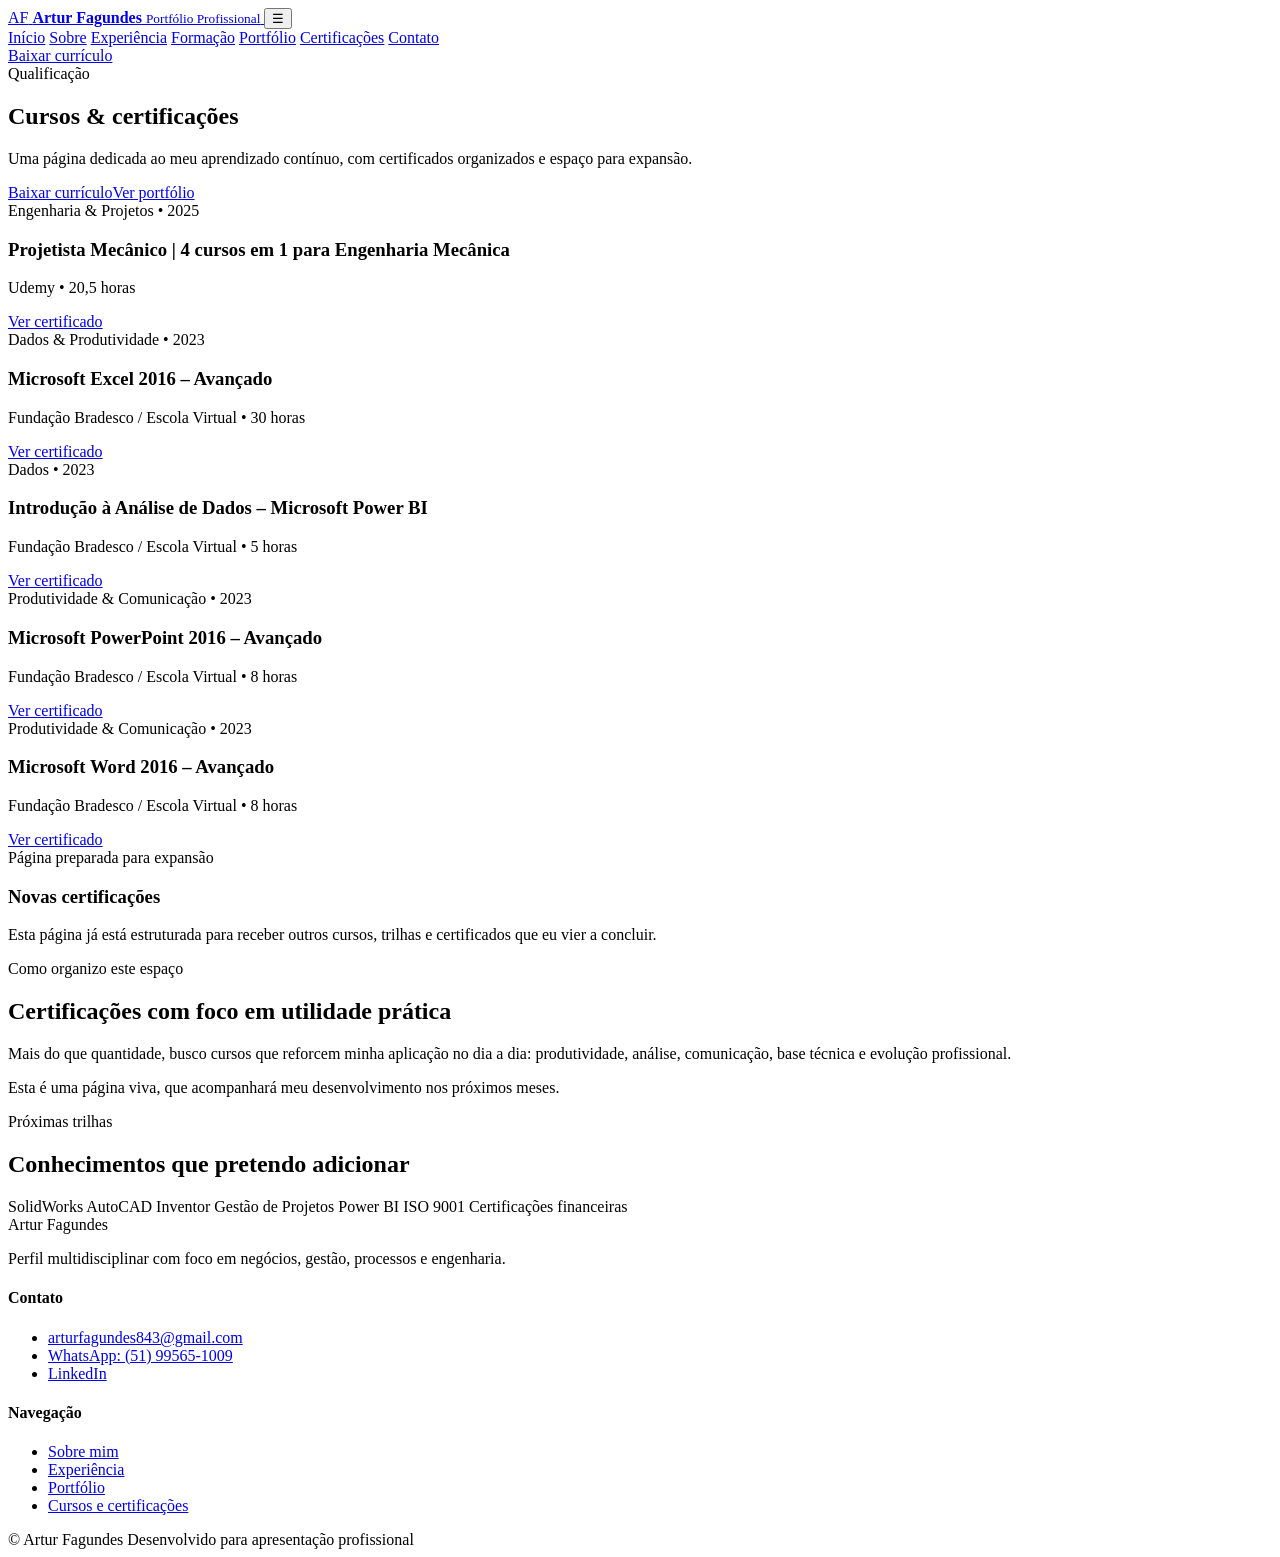
==== certificacoes.html @ 9dbfcca8 "Add files via upload" ====
<!DOCTYPE html>
<html lang="pt-BR">
<head>
  <meta charset="UTF-8">
  <meta name="viewport" content="width=device-width, initial-scale=1.0">
  <meta name="description" content="Cursos e certificações de Artur Fagundes.">
  <title>Certificações | Artur Fagundes</title>
  <link rel="preconnect" href="https://fonts.googleapis.com">
  <link rel="preconnect" href="https://fonts.gstatic.com" crossorigin>
  <link href="https://fonts.googleapis.com/css2?family=Inter:wght@400;500;600;700;800&display=swap" rel="stylesheet">
  <link rel="stylesheet" href="assets/css/style.css">
</head>
<body>
  
<header class="site-header">
  <div class="container header-inner">
    <a href="index.html" class="brand-mark">
      <span class="brand-initials">AF</span>
      <span class="brand-text">
        <strong>Artur Fagundes</strong>
        <small>Portfólio Profissional</small>
      </span>
    </a>
    <button class="menu-toggle" aria-label="Abrir menu" aria-expanded="false">☰</button>
    <nav class="main-nav">
      <a href="index.html" class="nav-link ">Início</a>
<a href="sobre.html" class="nav-link ">Sobre</a>
<a href="experiencia.html" class="nav-link ">Experiência</a>
<a href="formacao.html" class="nav-link ">Formação</a>
<a href="portfolio.html" class="nav-link ">Portfólio</a>
<a href="certificacoes.html" class="nav-link active">Certificações</a>
<a href="contato.html" class="nav-link ">Contato</a>
    </nav>
    <a href="assets/docs/curriculo-artur-fagundes.pdf" class="btn btn-primary header-cta" target="_blank" download>Baixar currículo</a>
  </div>
</header>

  <main>
    
<section class="page-hero ">
  <div class="container ">
    <div>
      <div class="eyebrow">Qualificação</div>
      <h1>Cursos & certificações</h1>
      <p class="hero-subtitle">Uma página dedicada ao meu aprendizado contínuo, com certificados organizados e espaço para expansão.</p>
      <div class="hero-actions"><a class="btn btn-primary" href="assets/docs/curriculo-artur-fagundes.pdf" target="_blank" download>Baixar currículo</a><a class="btn btn-secondary" href="portfolio.html">Ver portfólio</a></div>
    </div>
    
  </div>
</section>
    
<section>
  <div class="container cert-section">
    <div class="grid-3">
      <div class="card cert-card">
        <div class="meta">Engenharia & Projetos • 2025</div>
        <h3>Projetista Mecânico | 4 cursos em 1 para Engenharia Mecânica</h3>
        <p>Udemy • 20,5 horas</p>
        <div class="hero-actions"><a class="btn btn-secondary" href="assets/docs/certificados/projetista-mecanico.pdf" target="_blank">Ver certificado</a></div>
      </div>
      <div class="card cert-card">
        <div class="meta">Dados & Produtividade • 2023</div>
        <h3>Microsoft Excel 2016 – Avançado</h3>
        <p>Fundação Bradesco / Escola Virtual • 30 horas</p>
        <div class="hero-actions"><a class="btn btn-secondary" href="assets/docs/certificados/excel-avancado.pdf" target="_blank">Ver certificado</a></div>
      </div>
      <div class="card cert-card">
        <div class="meta">Dados • 2023</div>
        <h3>Introdução à Análise de Dados – Microsoft Power BI</h3>
        <p>Fundação Bradesco / Escola Virtual • 5 horas</p>
        <div class="hero-actions"><a class="btn btn-secondary" href="assets/docs/certificados/power-bi.pdf" target="_blank">Ver certificado</a></div>
      </div>
      <div class="card cert-card">
        <div class="meta">Produtividade & Comunicação • 2023</div>
        <h3>Microsoft PowerPoint 2016 – Avançado</h3>
        <p>Fundação Bradesco / Escola Virtual • 8 horas</p>
        <div class="hero-actions"><a class="btn btn-secondary" href="assets/docs/certificados/powerpoint-avancado.pdf" target="_blank">Ver certificado</a></div>
      </div>
      <div class="card cert-card">
        <div class="meta">Produtividade & Comunicação • 2023</div>
        <h3>Microsoft Word 2016 – Avançado</h3>
        <p>Fundação Bradesco / Escola Virtual • 8 horas</p>
        <div class="hero-actions"><a class="btn btn-secondary" href="assets/docs/certificados/word-avancado.pdf" target="_blank">Ver certificado</a></div>
      </div>
      <div class="card cert-card">
        <div class="meta">Página preparada para expansão</div>
        <h3>Novas certificações</h3>
        <p>Esta página já está estruturada para receber outros cursos, trilhas e certificados que eu vier a concluir.</p>
      </div>
    </div>
  </div>
</section>

<section>
  <div class="container split-layout">
    <div class="card">
      <div class="section-kicker">Como organizo este espaço</div>
      <h2>Certificações com foco em utilidade prática</h2>
      <p class="lead">Mais do que quantidade, busco cursos que reforcem minha aplicação no dia a dia: produtividade, análise, comunicação, base técnica e evolução profissional.</p>
      <p>Esta é uma página viva, que acompanhará meu desenvolvimento nos próximos meses.</p>
    </div>
    <div class="card">
      <div class="section-kicker">Próximas trilhas</div>
      <h2>Conhecimentos que pretendo adicionar</h2>
      <div class="badge-list">
        <span class="badge">SolidWorks</span>
        <span class="badge">AutoCAD</span>
        <span class="badge">Inventor</span>
        <span class="badge">Gestão de Projetos</span>
        <span class="badge">Power BI</span>
        <span class="badge">ISO 9001</span>
        <span class="badge">Certificações financeiras</span>
      </div>
    </div>
  </div>
</section>

  </main>
  
<footer class="site-footer">
  <div class="container footer-grid">
    <div>
      <div class="footer-brand">Artur Fagundes</div>
      <p>Perfil multidisciplinar com foco em negócios, gestão, processos e engenharia.</p>
    </div>
    <div>
      <h4>Contato</h4>
      <ul class="footer-list">
        <li><a href="mailto:arturfagundes843@gmail.com">arturfagundes843@gmail.com</a></li>
        <li><a href="https://wa.me/5551995651009" target="_blank">WhatsApp: (51) 99565-1009</a></li>
        <li><a href="https://www.linkedin.com/in/artur-fagundes-acelera-saude/" target="_blank">LinkedIn</a></li>
      </ul>
    </div>
    <div>
      <h4>Navegação</h4>
      <ul class="footer-list">
        <li><a href="sobre.html">Sobre mim</a></li>
        <li><a href="experiencia.html">Experiência</a></li>
        <li><a href="portfolio.html">Portfólio</a></li>
        <li><a href="certificacoes.html">Cursos e certificações</a></li>
      </ul>
    </div>
  </div>
  <div class="container footer-bottom">
    <span>© <span id="year"></span> Artur Fagundes</span>
    <span>Desenvolvido para apresentação profissional</span>
  </div>
</footer>

  <script src="assets/js/main.js"></script>
</body>
</html>
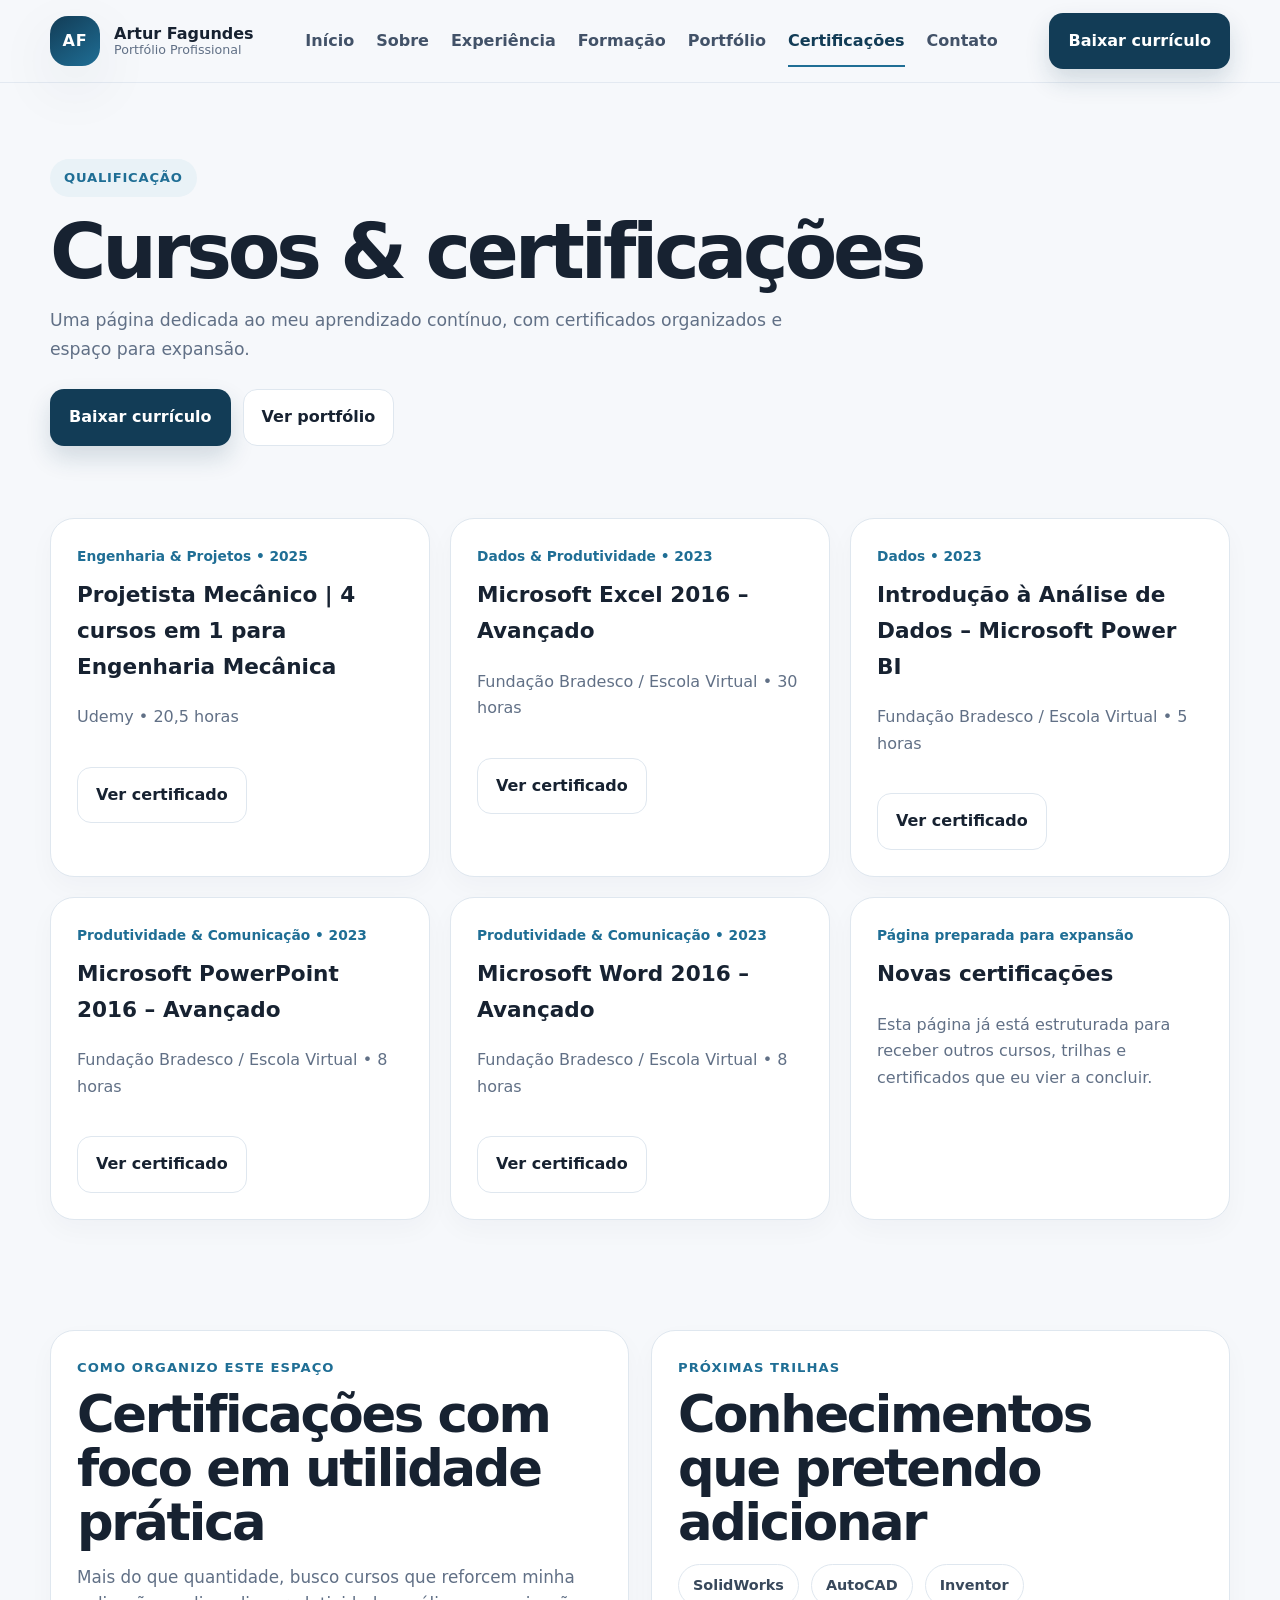
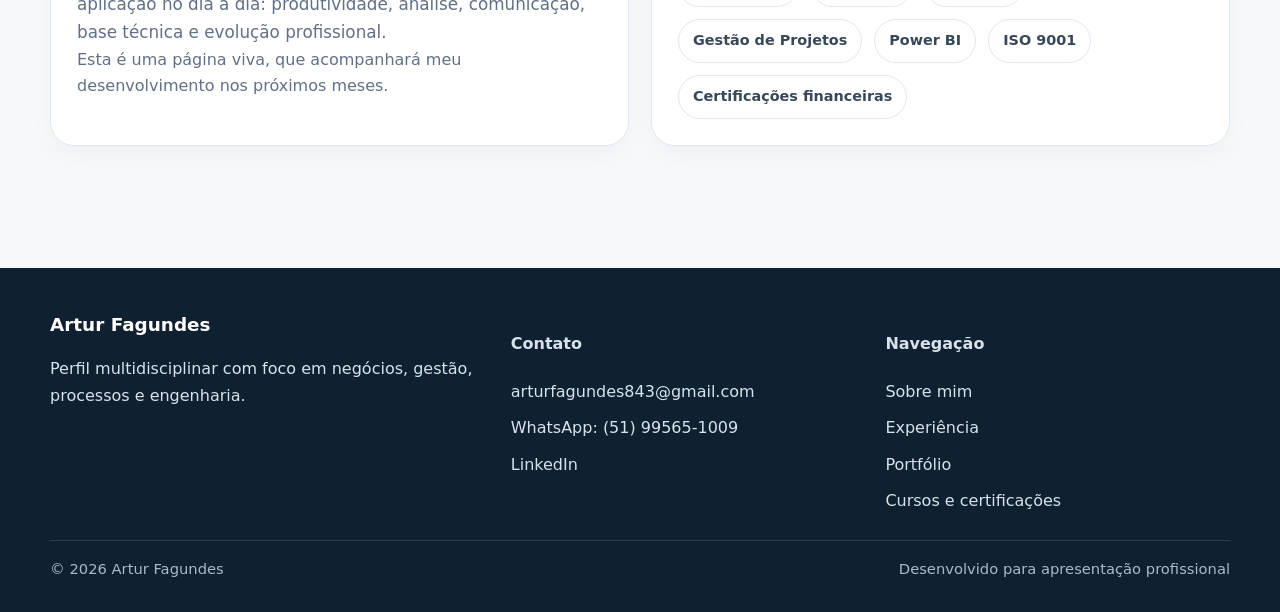
==== commit b9670c72: "Add files via upload" ====
--- a/certificacoes.html
+++ b/certificacoes.html
@@ -8,7 +8,7 @@
   <link rel="preconnect" href="https://fonts.googleapis.com">
   <link rel="preconnect" href="https://fonts.gstatic.com" crossorigin>
   <link href="https://fonts.googleapis.com/css2?family=Inter:wght@400;500;600;700;800&display=swap" rel="stylesheet">
-  <link rel="stylesheet" href="assets/css/style.css">
+  <link rel="stylesheet" href="style.css">
 </head>
 <body>
   
@@ -31,7 +31,7 @@
 <a href="certificacoes.html" class="nav-link active">Certificações</a>
 <a href="contato.html" class="nav-link ">Contato</a>
     </nav>
-    <a href="assets/docs/curriculo-artur-fagundes.pdf" class="btn btn-primary header-cta" target="_blank" download>Baixar currículo</a>
+    <a href="curriculo-artur-fagundes.pdf" class="btn btn-primary header-cta" target="_blank" download>Baixar currículo</a>
   </div>
 </header>
 
@@ -43,7 +43,7 @@
       <div class="eyebrow">Qualificação</div>
       <h1>Cursos & certificações</h1>
       <p class="hero-subtitle">Uma página dedicada ao meu aprendizado contínuo, com certificados organizados e espaço para expansão.</p>
-      <div class="hero-actions"><a class="btn btn-primary" href="assets/docs/curriculo-artur-fagundes.pdf" target="_blank" download>Baixar currículo</a><a class="btn btn-secondary" href="portfolio.html">Ver portfólio</a></div>
+      <div class="hero-actions"><a class="btn btn-primary" href="curriculo-artur-fagundes.pdf" target="_blank" download>Baixar currículo</a><a class="btn btn-secondary" href="portfolio.html">Ver portfólio</a></div>
     </div>
     
   </div>
@@ -56,31 +56,31 @@
         <div class="meta">Engenharia & Projetos • 2025</div>
         <h3>Projetista Mecânico | 4 cursos em 1 para Engenharia Mecânica</h3>
         <p>Udemy • 20,5 horas</p>
-        <div class="hero-actions"><a class="btn btn-secondary" href="assets/docs/certificados/projetista-mecanico.pdf" target="_blank">Ver certificado</a></div>
+        <div class="hero-actions"><a class="btn btn-secondary" href="certificado-projetista-mecanico.pdf" target="_blank">Ver certificado</a></div>
       </div>
       <div class="card cert-card">
         <div class="meta">Dados & Produtividade • 2023</div>
         <h3>Microsoft Excel 2016 – Avançado</h3>
         <p>Fundação Bradesco / Escola Virtual • 30 horas</p>
-        <div class="hero-actions"><a class="btn btn-secondary" href="assets/docs/certificados/excel-avancado.pdf" target="_blank">Ver certificado</a></div>
+        <div class="hero-actions"><a class="btn btn-secondary" href="certificado-excel-avancado.pdf" target="_blank">Ver certificado</a></div>
       </div>
       <div class="card cert-card">
         <div class="meta">Dados • 2023</div>
         <h3>Introdução à Análise de Dados – Microsoft Power BI</h3>
         <p>Fundação Bradesco / Escola Virtual • 5 horas</p>
-        <div class="hero-actions"><a class="btn btn-secondary" href="assets/docs/certificados/power-bi.pdf" target="_blank">Ver certificado</a></div>
+        <div class="hero-actions"><a class="btn btn-secondary" href="certificado-power-bi.pdf" target="_blank">Ver certificado</a></div>
       </div>
       <div class="card cert-card">
         <div class="meta">Produtividade & Comunicação • 2023</div>
         <h3>Microsoft PowerPoint 2016 – Avançado</h3>
         <p>Fundação Bradesco / Escola Virtual • 8 horas</p>
-        <div class="hero-actions"><a class="btn btn-secondary" href="assets/docs/certificados/powerpoint-avancado.pdf" target="_blank">Ver certificado</a></div>
+        <div class="hero-actions"><a class="btn btn-secondary" href="certificado-powerpoint-avancado.pdf" target="_blank">Ver certificado</a></div>
       </div>
       <div class="card cert-card">
         <div class="meta">Produtividade & Comunicação • 2023</div>
         <h3>Microsoft Word 2016 – Avançado</h3>
         <p>Fundação Bradesco / Escola Virtual • 8 horas</p>
-        <div class="hero-actions"><a class="btn btn-secondary" href="assets/docs/certificados/word-avancado.pdf" target="_blank">Ver certificado</a></div>
+        <div class="hero-actions"><a class="btn btn-secondary" href="certificado-word-avancado.pdf" target="_blank">Ver certificado</a></div>
       </div>
       <div class="card cert-card">
         <div class="meta">Página preparada para expansão</div>
@@ -147,6 +147,6 @@
   </div>
 </footer>
 
-  <script src="assets/js/main.js"></script>
+  <script src="main.js"></script>
 </body>
 </html>
--- a/style.css
+++ b/style.css
@@ -0,0 +1,174 @@
+
+:root{
+  --bg:#f6f8fb;
+  --surface:#ffffff;
+  --surface-2:#eef3f8;
+  --text:#172231;
+  --muted:#617086;
+  --brand:#123c56;
+  --brand-2:#1f6e95;
+  --line:#dfe7ef;
+  --shadow:0 20px 60px rgba(18, 45, 72, 0.08);
+  --radius:24px;
+  --radius-lg:32px;
+  --max:1180px;
+}
+*{box-sizing:border-box}
+html{scroll-behavior:smooth}
+body{
+  margin:0;
+  font-family:'Inter',system-ui,-apple-system,BlinkMacSystemFont,'Segoe UI',sans-serif;
+  background:var(--bg);
+  color:var(--text);
+  line-height:1.65;
+}
+a{color:inherit;text-decoration:none}
+img{max-width:100%;display:block}
+.container{width:min(var(--max), calc(100% - 40px)); margin:0 auto}
+.site-header{
+  position:sticky; top:0; z-index:50;
+  background:rgba(246,248,251,0.92);
+  backdrop-filter:blur(14px);
+  border-bottom:1px solid rgba(223,231,239,0.8);
+}
+.header-inner{
+  display:grid; grid-template-columns:auto 1fr auto; align-items:center; gap:20px;
+  min-height:82px;
+}
+.brand-mark{display:flex; align-items:center; gap:14px; min-width:0}
+.brand-initials{
+  width:50px;height:50px;border-radius:18px;display:grid;place-items:center;
+  background:linear-gradient(145deg,var(--brand),var(--brand-2));color:#fff;font-weight:800;letter-spacing:.06em;
+  box-shadow:var(--shadow);
+}
+.brand-text{display:flex;flex-direction:column;line-height:1.15}
+.brand-text strong{font-size:1rem}
+.brand-text small{font-size:.79rem;color:var(--muted)}
+.main-nav{display:flex;justify-content:center;flex-wrap:wrap;gap:22px}
+.nav-link{font-weight:600;color:#425268;position:relative;padding:8px 0}
+.nav-link::after{content:'';position:absolute;left:0;bottom:-5px;height:2px;width:0;background:var(--brand-2);transition:.25s ease}
+.nav-link:hover::after,.nav-link.active::after{width:100%}
+.nav-link.active{color:var(--brand)}
+.btn{
+  display:inline-flex; align-items:center; justify-content:center; gap:10px;
+  padding:14px 18px; border-radius:14px; font-weight:700;
+  border:1px solid transparent; transition:.2s ease;
+}
+.btn:hover{transform:translateY(-1px)}
+.btn-primary{background:var(--brand); color:#fff; box-shadow:0 12px 24px rgba(18,60,86,0.16)}
+.btn-primary:hover{background:#0d2f44}
+.btn-secondary{background:#fff; border-color:var(--line); color:var(--text)}
+.btn-secondary:hover{border-color:#bfd0e1}
+.btn-ghost{background:transparent;border-color:rgba(255,255,255,0.22);color:#fff}
+.menu-toggle{display:none;background:#fff;border:1px solid var(--line);border-radius:14px;padding:10px 12px;font-size:1.2rem}
+.page-hero{padding:76px 0 44px}
+.page-hero.with-image{padding:82px 0 56px}
+.hero-grid{display:grid;grid-template-columns:1.1fr .9fr;gap:42px;align-items:center}
+.eyebrow{
+  display:inline-flex; align-items:center; padding:8px 14px; border-radius:999px;
+  background:#e9f2f7;color:var(--brand-2);font-size:.82rem;font-weight:800;letter-spacing:.06em;text-transform:uppercase;
+}
+h1{font-size:clamp(2.6rem, 6vw, 5.4rem);line-height:.96;letter-spacing:-.055em;margin:18px 0 18px}
+.hero-subtitle{font-size:1.08rem;color:var(--muted);max-width:760px}
+.hero-actions{display:flex;gap:12px;flex-wrap:wrap;margin-top:26px}
+.hero-photo-card{
+  position:relative;background:linear-gradient(145deg,#edf2f7,#dce8f3);border-radius:34px;padding:20px;box-shadow:var(--shadow);overflow:hidden;
+}
+.hero-photo-card::before{
+  content:'';position:absolute;inset:18px;border-radius:24px;background:linear-gradient(180deg,rgba(255,255,255,.35),rgba(255,255,255,.08));border:1px solid rgba(255,255,255,.55);
+}
+.hero-photo{position:relative;z-index:1;border-radius:26px}
+section{padding:28px 0 82px}
+.section-head{max-width:780px;margin-bottom:30px}
+.section-head.center{text-align:center;margin-left:auto;margin-right:auto}
+.section-kicker{font-size:.82rem; font-weight:800; color:var(--brand-2); letter-spacing:.08em; text-transform:uppercase}
+h2{font-size:clamp(2rem, 4vw, 3.4rem); line-height:1.05; letter-spacing:-.045em; margin:10px 0 14px}
+h3{font-size:1.35rem; margin:0 0 10px}
+p.lead,.section-head p{font-size:1.05rem;color:var(--muted)}
+.grid-2{display:grid;grid-template-columns:repeat(2,1fr);gap:22px}
+.grid-3{display:grid;grid-template-columns:repeat(3,1fr);gap:20px}
+.grid-4{display:grid;grid-template-columns:repeat(4,1fr);gap:18px}
+.card{
+  background:var(--surface); border:1px solid var(--line); border-radius:var(--radius);
+  padding:26px; box-shadow:0 10px 26px rgba(18,45,72,.03);
+}
+.card p{margin:0;color:var(--muted)}
+.highlight-card{padding:28px;border-radius:var(--radius-lg);background:linear-gradient(145deg,#112f43,#195f82);color:#fff;box-shadow:var(--shadow)}
+.highlight-card p{color:rgba(255,255,255,.82)}
+.stat-grid{display:grid;grid-template-columns:repeat(4,1fr);gap:16px}
+.stat-card{background:#fff;border:1px solid var(--line);padding:22px;border-radius:22px}
+.stat-value{font-size:1.55rem;font-weight:800;display:block;color:var(--brand)}
+.stat-label{font-size:.92rem;color:var(--muted)}
+.chips{display:flex;flex-wrap:wrap;gap:10px}
+.chip{padding:9px 12px;border-radius:999px;background:#f2f6fa;border:1px solid var(--line);font-size:.9rem;color:#425268}
+.quick-links{display:grid;grid-template-columns:repeat(4,1fr);gap:18px}
+.quick-link{display:block;background:var(--surface);border:1px solid var(--line);padding:22px;border-radius:24px;transition:.2s ease}
+.quick-link:hover{transform:translateY(-3px);box-shadow:var(--shadow)}
+.quick-link strong{display:block;font-size:1.08rem;margin-bottom:8px}
+.quick-link span{color:var(--muted);font-size:.96rem}
+.split-layout{display:grid;grid-template-columns:1fr 1fr;gap:22px}
+.timeline{position:relative;padding-left:26px}
+.timeline::before{content:'';position:absolute;left:6px;top:8px;bottom:8px;width:2px;background:var(--line)}
+.timeline-item{position:relative;padding:0 0 24px 22px}
+.timeline-item::before{content:'';position:absolute;left:-1px;top:7px;width:14px;height:14px;border-radius:50%;background:var(--brand-2);box-shadow:0 0 0 5px #e9f2f7}
+.timeline-period{display:inline-block;font-size:.82rem;font-weight:800;color:var(--brand-2);text-transform:uppercase;letter-spacing:.04em;margin-bottom:6px}
+.timeline-item h3{margin:0 0 6px}
+.timeline-item h3 small{display:block;font-size:.95rem;color:var(--muted);font-weight:600;margin-top:3px}
+.timeline-item ul{margin:12px 0 0;padding-left:18px;color:var(--muted)}
+.info-list{display:grid;gap:16px}
+.info-row{display:flex;gap:16px;align-items:flex-start;padding:16px 0;border-bottom:1px solid var(--line)}
+.info-row:last-child{border-bottom:0}
+.info-row strong{min-width:150px;color:var(--brand)}
+.table-like{display:grid;gap:12px}
+.table-like .row{display:grid;grid-template-columns:180px 1fr;gap:16px;padding:16px 0;border-bottom:1px solid var(--line)}
+.table-like .row:last-child{border-bottom:0}
+.cert-section{display:grid;gap:20px}
+.cert-card{display:flex;flex-direction:column;gap:10px;height:100%}
+.cert-card .meta{font-size:.86rem;color:var(--brand-2);font-weight:700}
+.cert-card ul{margin:0;padding-left:18px;color:var(--muted)}
+.callout{
+  padding:28px; border-radius:28px; background:linear-gradient(145deg,#edf2f8,#e4edf5); border:1px solid var(--line);
+}
+.contact-banner{background:linear-gradient(145deg,#102f43,#1a6184);color:#fff;border-radius:32px;padding:34px;box-shadow:var(--shadow)}
+.contact-banner p{color:rgba(255,255,255,.82)}
+.contact-grid{display:grid;grid-template-columns:repeat(3,1fr);gap:18px}
+.contact-card{background:#fff;border:1px solid var(--line);padding:24px;border-radius:24px}
+.contact-card small{display:block;color:var(--muted);margin-bottom:8px}
+.contact-card strong{font-size:1.04rem}
+.page-title-row{display:flex;justify-content:space-between;gap:16px;align-items:flex-end;flex-wrap:wrap}
+.list-clean{margin:0;padding-left:18px;color:var(--muted)}
+.site-footer{margin-top:40px;padding:42px 0 30px;background:#0f2131;color:#d7e2ea}
+.footer-grid{display:grid;grid-template-columns:1.25fr 1fr 1fr;gap:30px}
+.footer-brand{font-size:1.15rem;font-weight:800;margin-bottom:10px;color:#fff}
+.footer-list{list-style:none;margin:0;padding:0;display:grid;gap:10px}
+.footer-list a{color:#d7e2ea}
+.footer-bottom{border-top:1px solid rgba(255,255,255,.12);margin-top:26px;padding-top:16px;display:flex;justify-content:space-between;gap:14px;flex-wrap:wrap;color:#a9bbc8;font-size:.92rem}
+.empty-state{padding:34px;border-radius:28px;background:#fff;border:1px solid var(--line);box-shadow:var(--shadow)}
+.empty-state h3{margin-bottom:10px}
+.badge-list{display:flex;flex-wrap:wrap;gap:12px;margin-top:12px}
+.badge{display:inline-flex;align-items:center;gap:8px;padding:9px 14px;border-radius:999px;background:#fff;border:1px solid var(--line);font-size:.9rem;font-weight:600;color:#38485b}
+.kpi-banner{display:grid;grid-template-columns:1.2fr .8fr;gap:22px;align-items:center;background:linear-gradient(145deg,#0f3148,#1e7099);color:#fff;padding:30px;border-radius:32px;box-shadow:var(--shadow)}
+.kpi-banner p{color:rgba(255,255,255,.82)}
+.notice{font-size:.92rem;color:var(--muted);margin-top:14px}
+@media (max-width:1100px){
+  .main-nav{gap:16px}
+  .quick-links,.grid-4,.stat-grid{grid-template-columns:repeat(2,1fr)}
+}
+@media (max-width:920px){
+  .header-inner{grid-template-columns:auto auto auto;}
+  .main-nav{display:none;position:absolute;left:20px;right:20px;top:88px;background:#fff;border:1px solid var(--line);border-radius:22px;padding:18px;box-shadow:var(--shadow);flex-direction:column;align-items:flex-start}
+  .main-nav.open{display:flex}
+  .menu-toggle{display:inline-block}
+  .header-cta{display:none}
+  .hero-grid,.split-layout,.kpi-banner,.grid-3,.grid-2,.footer-grid,.contact-grid{grid-template-columns:1fr}
+  .page-hero{padding-top:52px}
+}
+@media (max-width:720px){
+  .container{width:min(100% - 24px, var(--max))}
+  .quick-links,.grid-4,.stat-grid{grid-template-columns:1fr}
+  .table-like .row{grid-template-columns:1fr}
+  .info-row{flex-direction:column;gap:8px}
+  .hero-actions{flex-direction:column;align-items:stretch}
+  .btn{width:100%}
+  .site-footer{padding-top:32px}
+}
